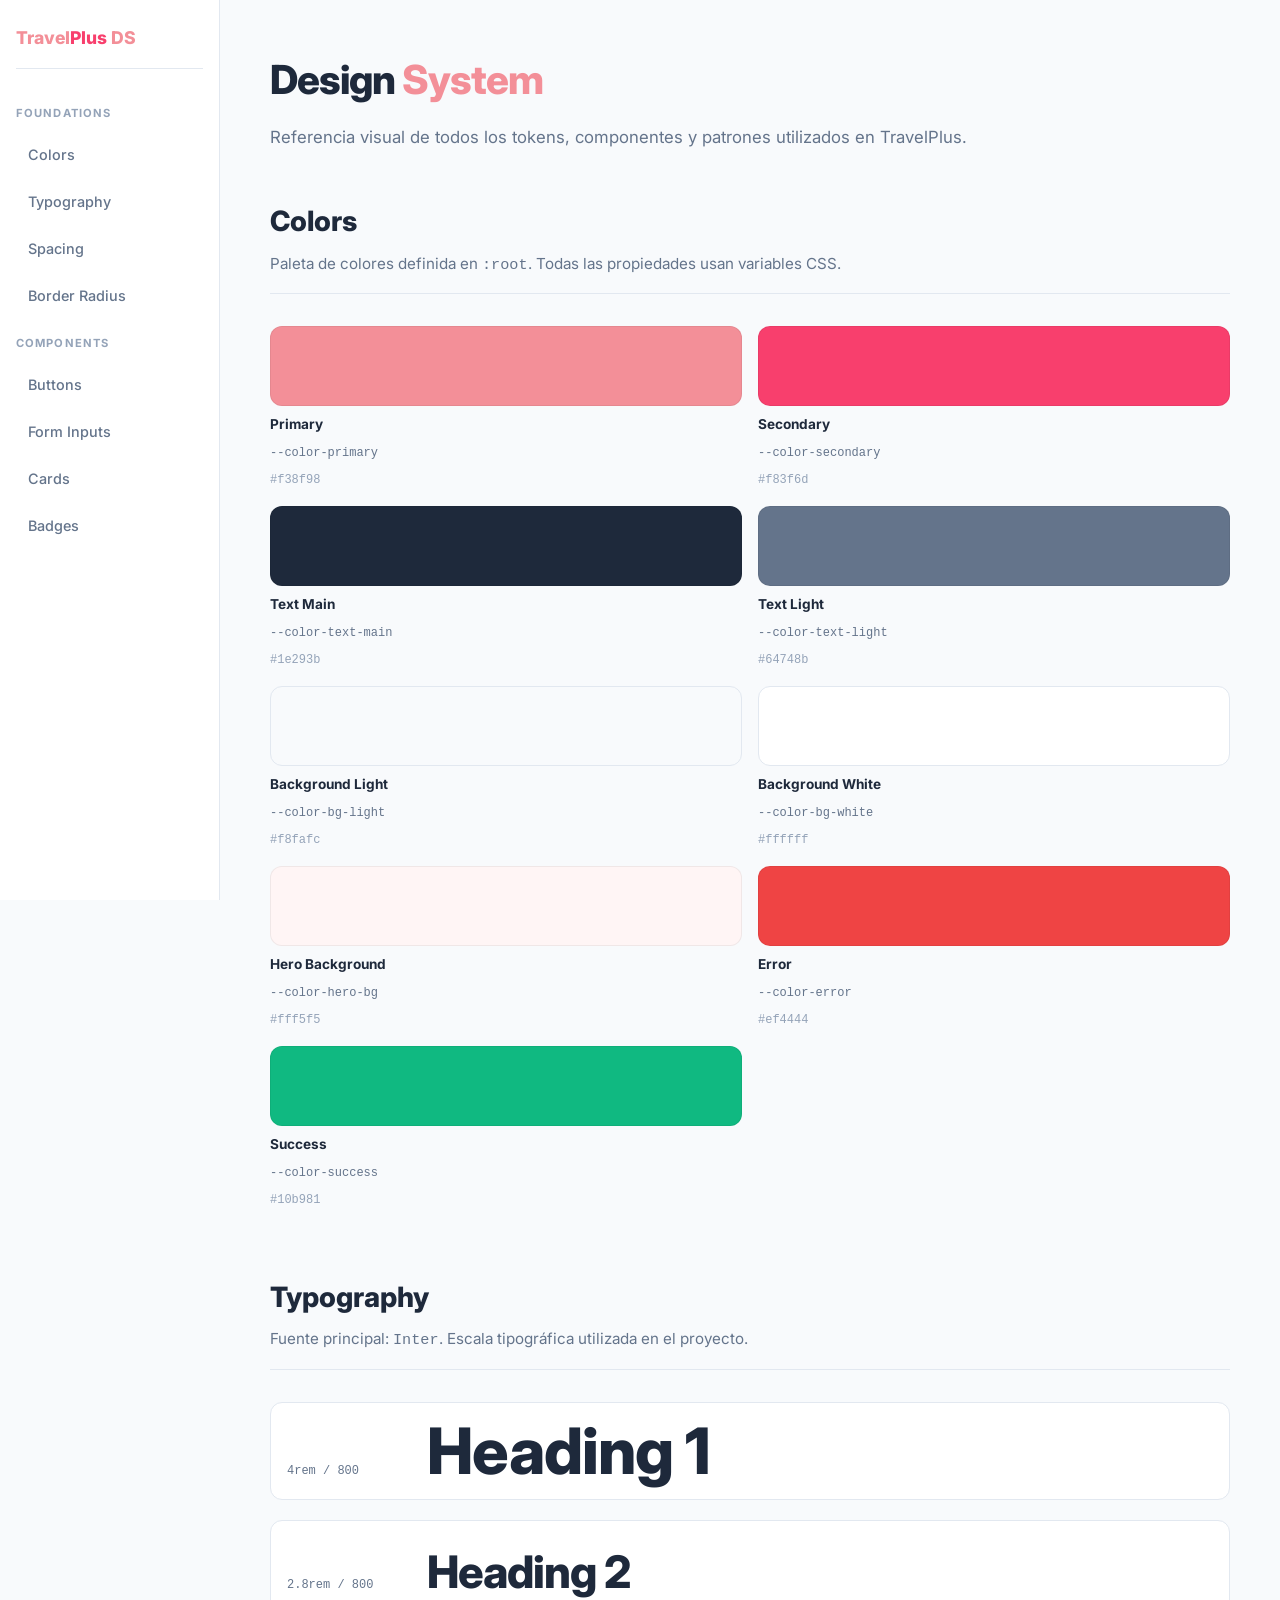
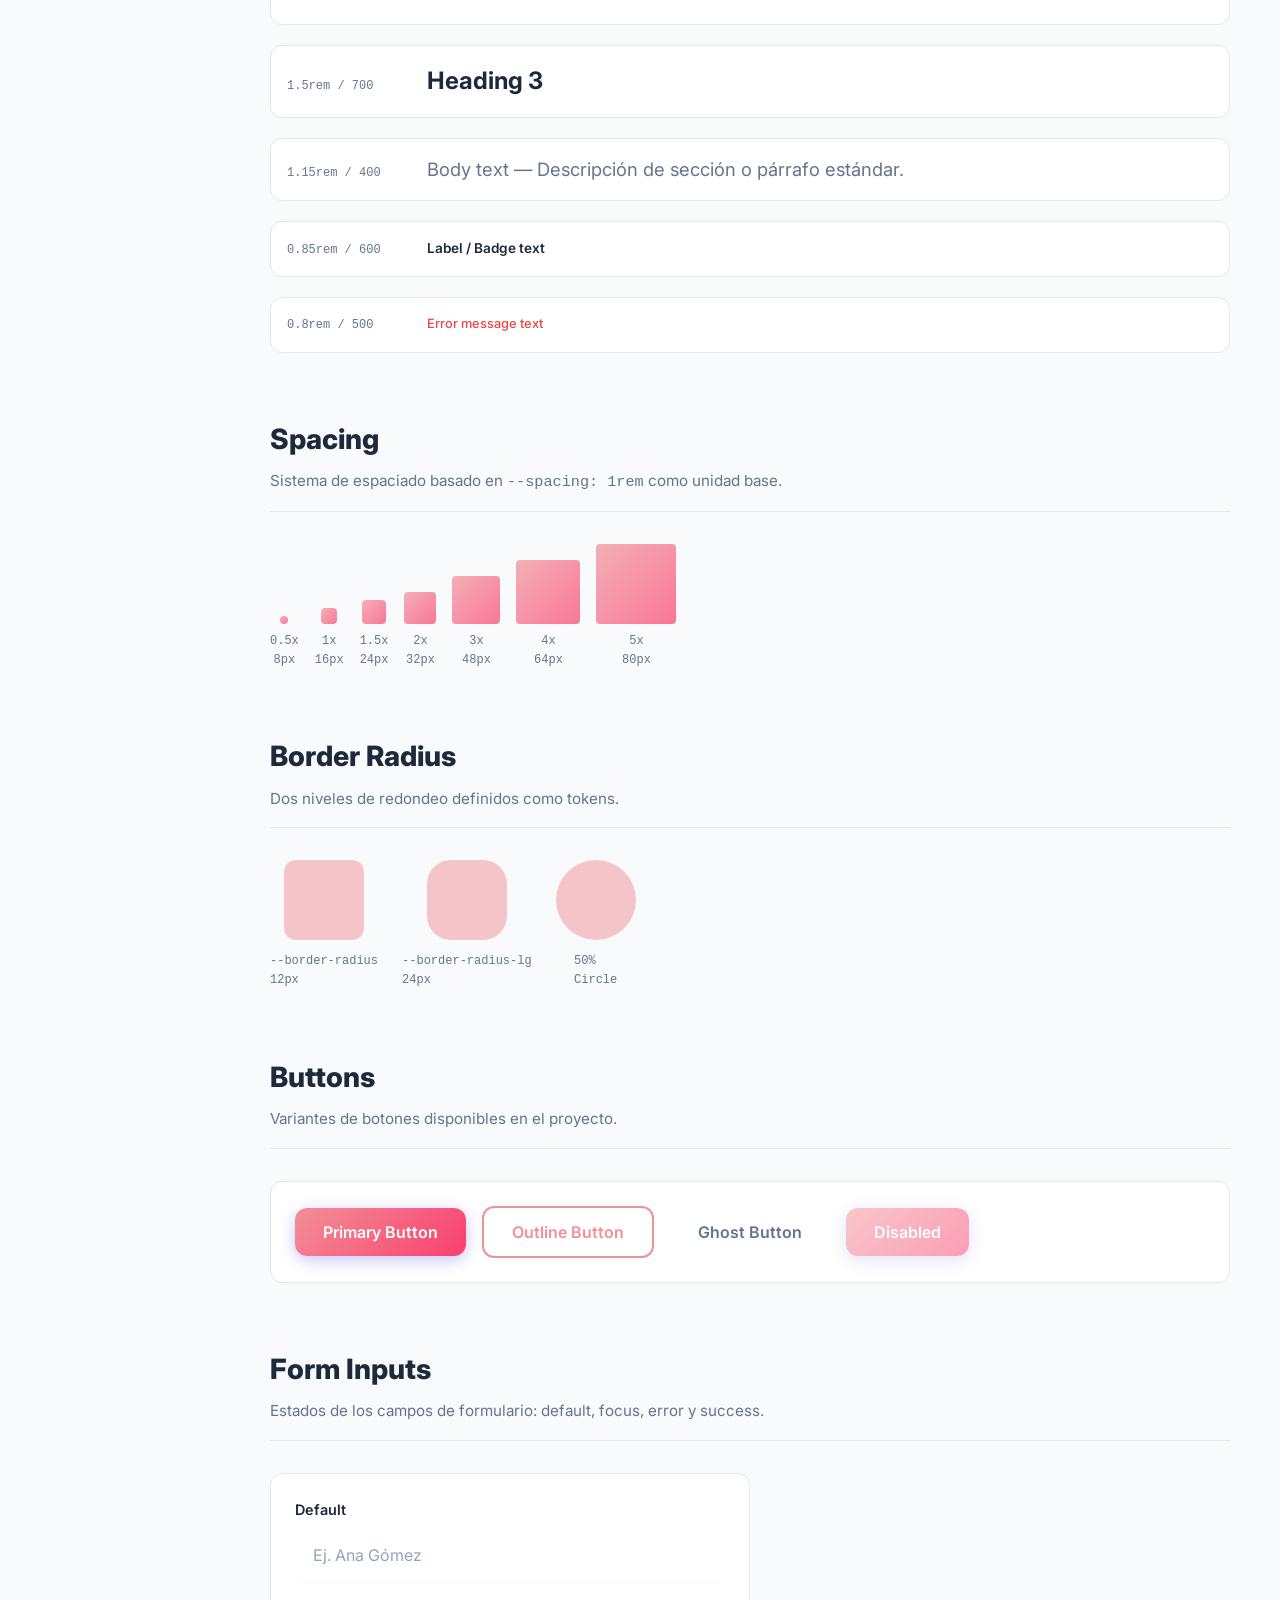
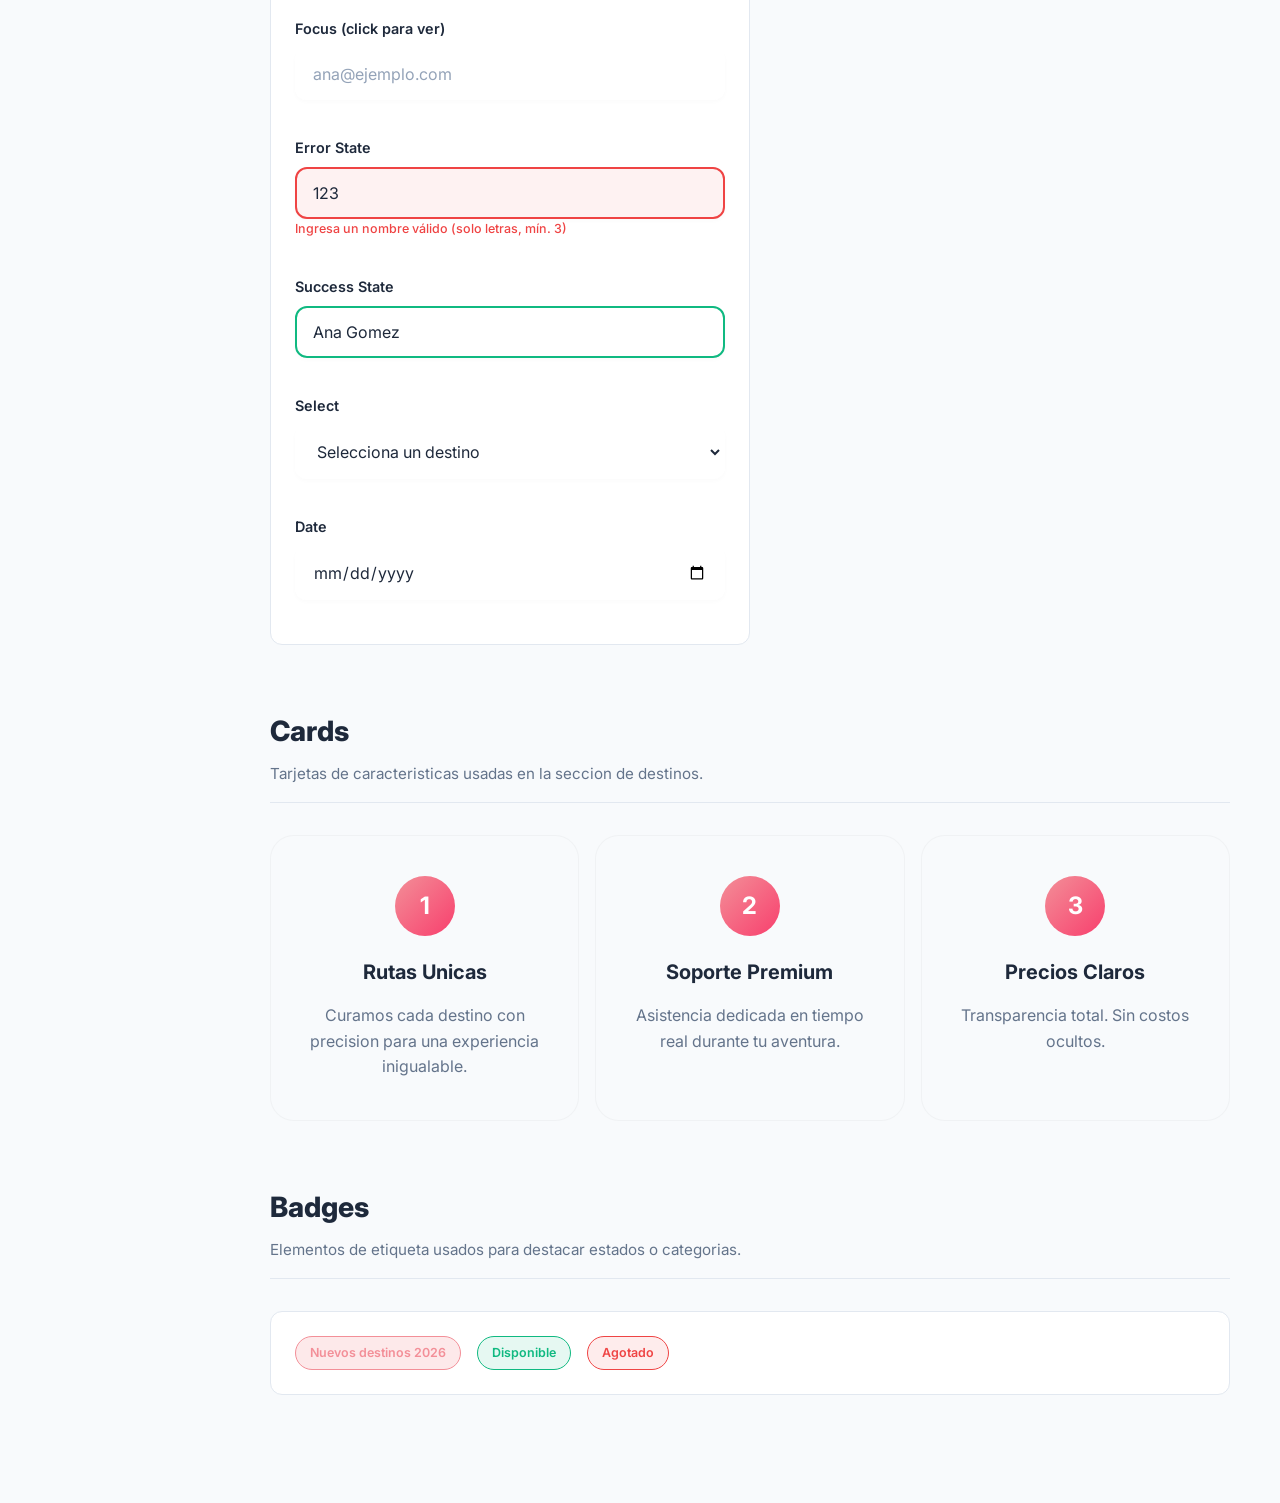
==== design-system.html @ 771123af "third commit" ====
<!DOCTYPE html>
<html lang="es">

<head>
    <meta charset="UTF-8">
    <meta name="viewport" content="width=device-width, initial-scale=1.0">
    <meta name="description" content="Design System de TravelPlus — documentación de tokens, componentes y patrones.">
    <title>Design System | TravelPlus</title>
    <link rel="preconnect" href="https://fonts.googleapis.com">
    <link rel="preconnect" href="https://fonts.gstatic.com" crossorigin>
    <link href="https://fonts.googleapis.com/css2?family=Inter:wght@400;500;600;800&display=swap" rel="stylesheet">
    <link rel="stylesheet" href="css/styles.css">
    <link rel="stylesheet" href="css/design-system.css">
</head>

<body>
    <aside class="ds-sidebar">
        <div class="ds-sidebar-brand">Travel<span>Plus</span> DS</div>

        <span class="ds-nav-label">Foundations</span>
        <a href="#colors" class="ds-nav-link">Colors</a>
        <a href="#typography" class="ds-nav-link">Typography</a>
        <a href="#spacing" class="ds-nav-link">Spacing</a>
        <a href="#radius" class="ds-nav-link">Border Radius</a>

        <span class="ds-nav-label">Components</span>
        <a href="#buttons" class="ds-nav-link">Buttons</a>
        <a href="#inputs" class="ds-nav-link">Form Inputs</a>
        <a href="#cards" class="ds-nav-link">Cards</a>
        <a href="#badges" class="ds-nav-link">Badges</a>
    </aside>

    <main class="ds-content">
        <header class="ds-header">
            <h1>Design <span>System</span></h1>
            <p>Referencia visual de todos los tokens, componentes y patrones utilizados en TravelPlus.</p>
        </header>

        <section class="ds-section" id="colors">
            <h2 class="ds-section-title">Colors</h2>
            <p class="ds-section-subtitle">Paleta de colores definida en <code>:root</code>. Todas las propiedades usan variables CSS.</p>

            <div class="color-grid">
                <div class="color-swatch">
                    <div class="color-preview" style="background: var(--color-primary);"></div>
                    <span class="color-name">Primary</span>
                    <span class="color-var">--color-primary</span>
                    <span class="color-hex">#f38f98</span>
                </div>
                <div class="color-swatch">
                    <div class="color-preview" style="background: var(--color-secondary);"></div>
                    <span class="color-name">Secondary</span>
                    <span class="color-var">--color-secondary</span>
                    <span class="color-hex">#f83f6d</span>
                </div>
                <div class="color-swatch">
                    <div class="color-preview" style="background: var(--color-text-main);"></div>
                    <span class="color-name">Text Main</span>
                    <span class="color-var">--color-text-main</span>
                    <span class="color-hex">#1e293b</span>
                </div>
                <div class="color-swatch">
                    <div class="color-preview" style="background: var(--color-text-light);"></div>
                    <span class="color-name">Text Light</span>
                    <span class="color-var">--color-text-light</span>
                    <span class="color-hex">#64748b</span>
                </div>
                <div class="color-swatch">
                    <div class="color-preview" style="background: var(--color-bg-light); border: 1px solid #e2e8f0;"></div>
                    <span class="color-name">Background Light</span>
                    <span class="color-var">--color-bg-light</span>
                    <span class="color-hex">#f8fafc</span>
                </div>
                <div class="color-swatch">
                    <div class="color-preview" style="background: var(--color-bg-white); border: 1px solid #e2e8f0;"></div>
                    <span class="color-name">Background White</span>
                    <span class="color-var">--color-bg-white</span>
                    <span class="color-hex">#ffffff</span>
                </div>
                <div class="color-swatch">
                    <div class="color-preview" style="background: var(--color-hero-bg);"></div>
                    <span class="color-name">Hero Background</span>
                    <span class="color-var">--color-hero-bg</span>
                    <span class="color-hex">#fff5f5</span>
                </div>
                <div class="color-swatch">
                    <div class="color-preview" style="background: var(--color-error);"></div>
                    <span class="color-name">Error</span>
                    <span class="color-var">--color-error</span>
                    <span class="color-hex">#ef4444</span>
                </div>
                <div class="color-swatch">
                    <div class="color-preview" style="background: var(--color-success);"></div>
                    <span class="color-name">Success</span>
                    <span class="color-var">--color-success</span>
                    <span class="color-hex">#10b981</span>
                </div>
            </div>
        </section>

        <section class="ds-section" id="typography">
            <h2 class="ds-section-title">Typography</h2>
            <p class="ds-section-subtitle">Fuente principal: <code>Inter</code>. Escala tipográfica utilizada en el proyecto.</p>

            <div class="type-stack">
                <div class="type-row">
                    <span class="type-meta">4rem / 800</span>
                    <span style="font-size:4rem; font-weight:800; letter-spacing:-1px; line-height:1;">Heading 1</span>
                </div>
                <div class="type-row">
                    <span class="type-meta">2.8rem / 800</span>
                    <span style="font-size:2.8rem; font-weight:800; letter-spacing:-1px;">Heading 2</span>
                </div>
                <div class="type-row">
                    <span class="type-meta">1.5rem / 700</span>
                    <span style="font-size:1.5rem; font-weight:700;">Heading 3</span>
                </div>
                <div class="type-row">
                    <span class="type-meta">1.15rem / 400</span>
                    <span style="font-size:1.15rem; color:var(--color-text-light);">Body text — Descripción de sección o párrafo estándar.</span>
                </div>
                <div class="type-row">
                    <span class="type-meta">0.85rem / 600</span>
                    <span style="font-size:0.85rem; font-weight:600;">Label / Badge text</span>
                </div>
                <div class="type-row">
                    <span class="type-meta">0.8rem / 500</span>
                    <span style="font-size:0.8rem; font-weight:500; color:var(--color-error);">Error message text</span>
                </div>
            </div>
        </section>

        <section class="ds-section" id="spacing">
            <h2 class="ds-section-title">Spacing</h2>
            <p class="ds-section-subtitle">Sistema de espaciado basado en <code>--spacing: 1rem</code> como unidad base.</p>

            <div class="spacing-grid">
                <div class="spacing-item">
                    <div class="spacing-box" style="width:8px; height:8px;"></div>
                    <span class="spacing-label">0.5x<br>8px</span>
                </div>
                <div class="spacing-item">
                    <div class="spacing-box" style="width:16px; height:16px;"></div>
                    <span class="spacing-label">1x<br>16px</span>
                </div>
                <div class="spacing-item">
                    <div class="spacing-box" style="width:24px; height:24px;"></div>
                    <span class="spacing-label">1.5x<br>24px</span>
                </div>
                <div class="spacing-item">
                    <div class="spacing-box" style="width:32px; height:32px;"></div>
                    <span class="spacing-label">2x<br>32px</span>
                </div>
                <div class="spacing-item">
                    <div class="spacing-box" style="width:48px; height:48px;"></div>
                    <span class="spacing-label">3x<br>48px</span>
                </div>
                <div class="spacing-item">
                    <div class="spacing-box" style="width:64px; height:64px;"></div>
                    <span class="spacing-label">4x<br>64px</span>
                </div>
                <div class="spacing-item">
                    <div class="spacing-box" style="width:80px; height:80px;"></div>
                    <span class="spacing-label">5x<br>80px</span>
                </div>
            </div>
        </section>

        <section class="ds-section" id="radius">
            <h2 class="ds-section-title">Border Radius</h2>
            <p class="ds-section-subtitle">Dos niveles de redondeo definidos como tokens.</p>

            <div class="radius-grid">
                <div class="radius-item">
                    <div class="radius-box" style="border-radius: var(--border-radius);"></div>
                    <span class="radius-label">--border-radius<br>12px</span>
                </div>
                <div class="radius-item">
                    <div class="radius-box" style="border-radius: var(--border-radius-lg);"></div>
                    <span class="radius-label">--border-radius-lg<br>24px</span>
                </div>
                <div class="radius-item">
                    <div class="radius-box" style="border-radius: 50%;"></div>
                    <span class="radius-label">50%<br>Circle</span>
                </div>
            </div>
        </section>

        <section class="ds-section" id="buttons">
            <h2 class="ds-section-title">Buttons</h2>
            <p class="ds-section-subtitle">Variantes de botones disponibles en el proyecto.</p>

            <div class="component-row">
                <button class="btn btn-primary">Primary Button</button>
                <button class="btn btn-outline">Outline Button</button>
                <button class="btn btn-ghost">Ghost Button</button>
                <button class="btn btn-primary" disabled style="opacity:0.5; cursor:not-allowed;">Disabled</button>
            </div>
        </section>

        <section class="ds-section" id="inputs">
            <h2 class="ds-section-title">Form Inputs</h2>
            <p class="ds-section-subtitle">Estados de los campos de formulario: default, focus, error y success.</p>

            <div class="form-demo">
                <div class="form-group">
                    <label>Default</label>
                    <input type="text" placeholder="Ej. Ana Gómez">
                </div>
                <div class="form-group">
                    <label>Focus (click para ver)</label>
                    <input type="email" placeholder="ana@ejemplo.com">
                </div>
                <div class="form-group">
                    <label>Error State</label>
                    <input type="text" class="input-error" value="123">
                    <span class="error-note">Ingresa un nombre válido (solo letras, mín. 3)</span>
                </div>
                <div class="form-group">
                    <label>Success State</label>
                    <input type="text" class="input-success" value="Ana Gomez">
                </div>
                <div class="form-group">
                    <label>Select</label>
                    <select>
                        <option value="">Selecciona un destino</option>
                        <option value="santorini">Santorini, Grecia</option>
                        <option value="bali">Bali, Indonesia</option>
                    </select>
                </div>
                <div class="form-group">
                    <label>Date</label>
                    <input type="date">
                </div>
            </div>
        </section>

        <section class="ds-section" id="cards">
            <h2 class="ds-section-title">Cards</h2>
            <p class="ds-section-subtitle">Tarjetas de caracteristicas usadas en la seccion de destinos.</p>

            <div class="card-demo">
                <article class="feature-card">
                    <div class="feature-icon">1</div>
                    <h3>Rutas Unicas</h3>
                    <p>Curamos cada destino con precision para una experiencia inigualable.</p>
                </article>
                <article class="feature-card">
                    <div class="feature-icon">2</div>
                    <h3>Soporte Premium</h3>
                    <p>Asistencia dedicada en tiempo real durante tu aventura.</p>
                </article>
                <article class="feature-card">
                    <div class="feature-icon">3</div>
                    <h3>Precios Claros</h3>
                    <p>Transparencia total. Sin costos ocultos.</p>
                </article>
            </div>
        </section>

        <section class="ds-section" id="badges">
            <h2 class="ds-section-title">Badges</h2>
            <p class="ds-section-subtitle">Elementos de etiqueta usados para destacar estados o categorias.</p>

            <div class="component-row">
                <span class="badge badge-primary">Nuevos destinos 2026</span>
                <span class="badge badge-success">Disponible</span>
                <span class="badge badge-error">Agotado</span>
            </div>
        </section>
    </main>
</body>

</html>
---- css/styles.css ----
:root {
    --color-primary: #f38f98;
    --color-primary-dark: #f38f98;
    --color-secondary: #f83f6d;
    --color-secondary-dark: #f83f6d;
    --color-text-main: #1e293b;
    --color-text-light: #64748b;
    --color-bg-light: #f8fafc;
    --color-bg-white: #ffffff;
    --color-error: #ef4444;
    --color-success: #10b981;
    --color-hero-bg: #fff5f5;

    --btn-bg-primary: var(--color-primary);
    --btn-text-primary: var(--color-bg-white);

    --font-main: 'Inter', system-ui, sans-serif;
    --border-radius: 12px;
    --border-radius-lg: 24px;
    --transition-speed: 0.3s;
}

* {
    margin: 0;
    padding: 0;
    box-sizing: border-box;
}

body {
    font-family: var(--font-main);
    color: var(--color-text-main);
    background-color: var(--color-bg-light);
    line-height: 1.6;
    overflow-x: hidden;
}

a {
    text-decoration: none;
    color: inherit;
}

ul {
    list-style: none;
}

.container {
    width: 90%;
    max-width: 1200px;
    margin: 0 auto;
    padding: 0 20px;
}

.header {
    background: rgba(255, 255, 255, 0.9);
    backdrop-filter: blur(8px);
    -webkit-backdrop-filter: blur(8px);
    border-bottom: 1px solid rgba(0, 0, 0, 0.05);
    position: sticky;
    top: 0;
    z-index: 100;
}

.nav {
    display: flex;
    justify-content: space-between;
    align-items: center;
    min-height: 80px;
    flex-wrap: wrap;
    padding: 10px 0;
}

.logo {
    font-size: 1.25rem;
    font-weight: 800;
    color: var(--color-primary);
    letter-spacing: -0.5px;
}

.logo span {
    color: var(--color-secondary);
}

.nav-links {
    display: flex;
    align-items: center;
    gap: 6px;
}

.nav-links a:not(.btn) {
    font-weight: 600;
    color: var(--color-text-light);
    transition: color var(--transition-speed);
}

.nav-links a:not(.btn):hover {
    color: var(--color-primary);
}

.hero {
    position: relative;
    padding: 40px 0;
    min-height: auto;
    display: flex;
    align-items: center;
    background-color: var(--color-hero-bg);
    overflow: hidden;
}

@keyframes float {

    0%,
    100% {
        transform: translateY(0);
    }

    50% {
        transform: translateY(-30px);
    }
}

.hero-container {
    position: relative;
    z-index: 1;
    display: flex;
    flex-direction: column;
    gap: 50px;
}

.hero-content {
    text-align: center;
}

.hero-badge {
    display: inline-block;
    padding: 8px 16px;
    background: rgba(255, 255, 255, 0.6);
    border-radius: 30px;
    font-size: 0.85rem;
    font-weight: 600;
    color: var(--color-primary);
    margin-bottom: 20px;
    border: 1px solid rgba(255, 255, 255, 0.8);
    backdrop-filter: blur(4px);
    -webkit-backdrop-filter: blur(4px);
}

.hero-content h1 {
    font-size: 2.2rem;
    line-height: 1.1;
    margin-bottom: 20px;
    color: var(--color-text-main);
    letter-spacing: -1px;
}

.hero-content p {
    font-size: 1.15rem;
    color: var(--color-text-light);
    max-width: 600px;
    margin: 0 auto;
}

.hero-form-container {
    background: rgba(255, 255, 255, 0.75);
    backdrop-filter: blur(16px);
    -webkit-backdrop-filter: blur(16px);
    border: 1px solid rgba(255, 255, 255, 0.5);
    padding: 40px 30px;
    border-radius: var(--border-radius-lg);
    box-shadow: 0 20px 40px rgba(0, 0, 0, 0.08);
}

.travel-form h2 {
    margin-bottom: 25px;
    text-align: center;
    color: var(--color-text-main);
    font-size: 1.5rem;
}

.form-group {
    margin-bottom: 20px;
    display: flex;
    flex-direction: column;
    position: relative;
}

.form-group label {
    margin-bottom: 8px;
    font-weight: 600;
    font-size: 0.9rem;
    color: var(--color-text-main);
}

.form-group input,
.form-group select {
    padding: 14px 16px;
    border: 2px solid transparent;
    background: rgba(255, 255, 255, 0.9);
    border-radius: var(--border-radius);
    font-family: var(--font-main);
    font-size: 1rem;
    color: var(--color-text-main);
    transition: all var(--transition-speed);
    box-shadow: 0 2px 5px rgba(0, 0, 0, 0.02);
}

.form-group input::placeholder {
    color: #94a3b8;
}

.form-group input:focus,
.form-group select:focus {
    outline: none;
    border-color: var(--color-primary);
    background: #ffffff;
    box-shadow: 0 4px 12px rgba(79, 70, 229, 0.15);
}

.error-message {
    color: var(--color-error);
    font-size: 0.8rem;
    margin-top: 6px;
    min-height: 18px;
    display: block;
    font-weight: 500;
    opacity: 0;
    transform: translateY(-5px);
    transition: all 0.3s ease;
}

.form-group.error .error-message {
    opacity: 1;
    transform: translateY(0);
}

.form-group.error input,
.form-group.error select {
    border-color: var(--color-error);
    background: #fef2f2;
}

.form-group.success input,
.form-group.success select {
    border-color: var(--color-success);
}

@keyframes shake {

    0%,
    100% {
        transform: translateX(0);
    }

    20%,
    60% {
        transform: translateX(-5px);
    }

    40%,
    80% {
        transform: translateX(5px);
    }
}

.shake {
    animation: shake 0.4s ease-in-out;
}

.btn {
    display: inline-block;
    padding: 10px 20px;
    border-radius: var(--border-radius);
    font-weight: 600;
    text-align: center;
    cursor: pointer;
    transition: all var(--transition-speed);
    border: none;
    font-family: var(--font-main);
    font-size: 0.9rem;
    white-space: nowrap;
}

.btn-primary {
    background: linear-gradient(135deg, var(--color-primary), var(--color-secondary));
    color: var(--btn-text-primary);
    box-shadow: 0 4px 15px rgba(79, 70, 229, 0.3);
}

.btn-primary:hover {
    transform: translateY(-2px);
    box-shadow: 0 8px 25px rgba(79, 70, 229, 0.4);
}

.btn-outline {
    border: 2px solid var(--color-primary);
    color: var(--color-primary);
    background-color: transparent;
}

.btn-outline:hover {
    background-color: var(--color-primary);
    color: var(--color-bg-white);
}

.btn-block {
    width: 100%;
}

.btn-ghost-ds {
    background: transparent;
    color: var(--color-text-light);
    border: none;
    font-size: 0.75rem;
    padding: 6px 10px;
}

.btn-ghost-ds:hover {
    background-color: var(--color-hero-bg);
    color: var(--color-primary);
}

.success-message {
    margin-top: 20px;
    padding: 15px;
    background-color: rgba(16, 185, 129, 0.15);
    color: var(--color-success);
    border: 1px solid rgba(16, 185, 129, 0.3);
    border-radius: var(--border-radius);
    text-align: center;
    font-weight: 600;
    animation: fadeIn 0.5s ease;
}

@keyframes fadeIn {
    from {
        opacity: 0;
        transform: translateY(-10px);
    }

    to {
        opacity: 1;
        transform: translateY(0);
    }
}

.hidden {
    display: none;
}

.features {
    padding: 80px 0;
    background-color: var(--color-bg-white);
}

.features-grid {
    display: flex;
    flex-direction: column;
    gap: 30px;
}

.feature-card {
    padding: 40px 30px;
    background-color: var(--color-bg-light);
    border-radius: var(--border-radius-lg);
    text-align: center;
    transition: all var(--transition-speed);
    border: 1px solid rgba(0, 0, 0, 0.03);
}

.feature-card:hover {
    transform: translateY(-8px);
    box-shadow: 0 20px 40px rgba(0, 0, 0, 0.05);
    background-color: #ffffff;
}

.feature-icon {
    width: 60px;
    height: 60px;
    background: linear-gradient(135deg, var(--color-primary), var(--color-secondary));
    border-radius: 50%;
    margin: 0 auto 20px;
    display: flex;
    align-items: center;
    justify-content: center;
    color: white;
    font-size: 1.5rem;
    font-weight: bold;
}

.feature-card h3 {
    margin-bottom: 15px;
    color: var(--color-text-main);
    font-size: 1.25rem;
}

.feature-card p {
    color: var(--color-text-light);
}

.footer {
    background-color: #0f172a;
    color: #94a3b8;
    text-align: center;
    padding: 40px 0;
}

@media (min-width: 768px) {
    .nav {
        height: 80px;
        flex-wrap: nowrap;
        padding: 0;
    }

    .logo {
        font-size: 1.5rem;
    }

    .nav-links {
        gap: 30px;
    }

    .btn-ghost-ds {
        font-size: 0.9rem;
        padding: 10px 20px;
    }

    .btn {
        padding: 14px 28px;
        font-size: 1rem;
    }

    .hero-container {
        flex-direction: row;
        align-items: center;
        justify-content: space-between;
    }

    .hero-content {
        flex: 1;
        text-align: left;
        padding-right: 50px;
    }

    .hero {
        min-height: calc(100vh - 80px);
        padding: 60px 0;
    }

    .hero-content h1 {
        font-size: 4rem;
    }

    .hero-content p {
        margin: 0;
    }

    .hero-form-container {
        flex: 0 0 420px;
    }

    .features-grid {
        flex-direction: row;
    }

    .feature-card {
        flex: 1;
    }
}
---- css/design-system.css ----
:root {
    --ds-sidebar-width: 220px;
}

body {
    display: flex;
    min-height: 100vh;
}


.ds-sidebar {
    width: var(--ds-sidebar-width);
    background-color: var(--color-bg-white);
    border-right: 1px solid #e2e8f0;
    position: fixed;
    top: 0;
    left: 0;
    height: 100vh;
    overflow-y: auto;
    padding: 24px 16px;
    display: flex;
    flex-direction: column;
    gap: 8px;
}

.ds-sidebar-brand {
    font-weight: 800;
    font-size: 1.1rem;
    color: var(--color-primary);
    margin-bottom: 16px;
    padding-bottom: 16px;
    border-bottom: 1px solid #e2e8f0;
}

.ds-sidebar-brand span {
    color: var(--color-secondary);
}

.ds-nav-label {
    font-size: 0.7rem;
    font-weight: 700;
    text-transform: uppercase;
    letter-spacing: 0.1em;
    color: #94a3b8;
    margin: 12px 0 4px;
}

.ds-nav-link {
    display: block;
    padding: 8px 12px;
    border-radius: 8px;
    font-size: 0.9rem;
    font-weight: 500;
    color: var(--color-text-light);
    transition: all var(--transition-speed);
}

.ds-nav-link:hover {
    background-color: var(--color-hero-bg);
    color: var(--color-primary);
}


.ds-content {
    margin-left: var(--ds-sidebar-width);
    flex: 1;
    padding: 48px 40px;
    display: flex;
    flex-direction: column;
    align-items: center;
}

.ds-header,
.ds-section {
    width: 100%;
    max-width: 960px;
}


.ds-header {
    margin-bottom: 48px;
}

.ds-header h1 {
    font-size: 2.5rem;
    font-weight: 800;
    letter-spacing: -1px;
}

.ds-header h1 span {
    color: var(--color-primary);
}

.ds-header p {
    margin-top: 12px;
    color: var(--color-text-light);
    font-size: 1.05rem;
}


.ds-section {
    margin-bottom: 64px;
}

.ds-section-title {
    font-size: 1.75rem;
    font-weight: 800;
    color: var(--color-text-main);
    margin-bottom: 8px;
}

.ds-section-subtitle {
    color: var(--color-text-light);
    margin-bottom: 32px;
    font-size: 0.95rem;
    border-bottom: 1px solid #e2e8f0;
    padding-bottom: 16px;
}


.color-grid {
    display: flex;
    flex-wrap: wrap;
    gap: 16px;
}

.color-swatch {
    display: flex;
    flex-direction: column;
    gap: 8px;
    width: calc(50% - 8px);
    min-width: 130px;
}

.color-preview {
    height: 80px;
    border-radius: var(--border-radius);
    border: 1px solid rgba(0, 0, 0, 0.06);
}

.color-name {
    font-weight: 700;
    font-size: 0.85rem;
}

.color-var {
    font-size: 0.75rem;
    color: var(--color-text-light);
    font-family: monospace;
}

.color-hex {
    font-size: 0.75rem;
    color: #94a3b8;
    font-family: monospace;
}


.type-stack {
    display: flex;
    flex-direction: column;
    gap: 20px;
}

.type-row {
    display: flex;
    flex-direction: column;
    gap: 10px;
    padding: 16px;
    background: var(--color-bg-white);
    border-radius: var(--border-radius);
    border: 1px solid #e2e8f0;
}

@media (min-width: 768px) {
    .type-row {
        flex-direction: row;
        align-items: baseline;
        gap: 20px;
    }
}

.type-meta {
    min-width: 120px;
    font-size: 0.75rem;
    font-family: monospace;
    color: var(--color-text-light);
}


.spacing-grid {
    display: flex;
    flex-wrap: wrap;
    gap: 16px;
    align-items: flex-end;
}

.spacing-item {
    display: flex;
    flex-direction: column;
    align-items: center;
    gap: 8px;
}

.spacing-box {
    background: linear-gradient(135deg, var(--color-primary), var(--color-secondary));
    border-radius: 4px;
    opacity: 0.7;
}

.spacing-label {
    font-size: 0.75rem;
    color: var(--color-text-light);
    font-family: monospace;
    text-align: center;
}

.radius-grid {
    display: flex;
    flex-wrap: wrap;
    gap: 24px;
}

.radius-item {
    display: flex;
    flex-direction: column;
    align-items: center;
    gap: 12px;
}

.radius-box {
    width: 80px;
    height: 80px;
    background: var(--color-primary);
    opacity: 0.5;
}

.radius-label {
    font-size: 0.75rem;
    font-family: monospace;
    color: var(--color-text-light);
}


.component-row {
    display: flex;
    flex-wrap: wrap;
    gap: 16px;
    align-items: center;
    padding: 24px;
    background: var(--color-bg-white);
    border-radius: var(--border-radius);
    border: 1px solid #e2e8f0;
}

.btn-ghost {
    background: transparent;
    color: var(--color-text-light);
}

.btn-ghost:hover {
    background: var(--color-bg-light);
}

.form-demo {
    display: flex;
    flex-direction: column;
    gap: 16px;
    padding: 24px;
    background: var(--color-bg-white);
    border-radius: var(--border-radius);
    border: 1px solid #e2e8f0;
    max-width: 480px;
}

.input-error {
    border-color: var(--color-error) !important;
    background: #fef2f2 !important;
}

.input-success {
    border-color: var(--color-success) !important;
}

.error-note {
    font-size: 0.78rem;
    color: var(--color-error);
    font-weight: 500;
}

.card-demo {
    display: flex;
    flex-wrap: wrap;
    gap: 16px;
}


.badge-demo {
    display: flex;
    flex-wrap: wrap;
    gap: 12px;
    align-items: center;
}

.badge {
    display: inline-block;
    padding: 6px 14px;
    border-radius: 30px;
    font-size: 0.78rem;
    font-weight: 600;
}

.badge-primary {
    background: rgba(243, 143, 152, 0.2);
    color: var(--color-primary);
    border: 1px solid var(--color-primary);
}

.badge-success {
    background: rgba(16, 185, 129, 0.1);
    color: var(--color-success);
    border: 1px solid var(--color-success);
}

.badge-error {
    background: rgba(239, 68, 68, 0.1);
    color: var(--color-error);
    border: 1px solid var(--color-error);
}


@media (max-width: 768px) {
    .ds-sidebar {
        display: none;
    }

    .ds-content {
        margin-left: 0;
        padding: 24px 20px;
        align-items: stretch;
    }
}
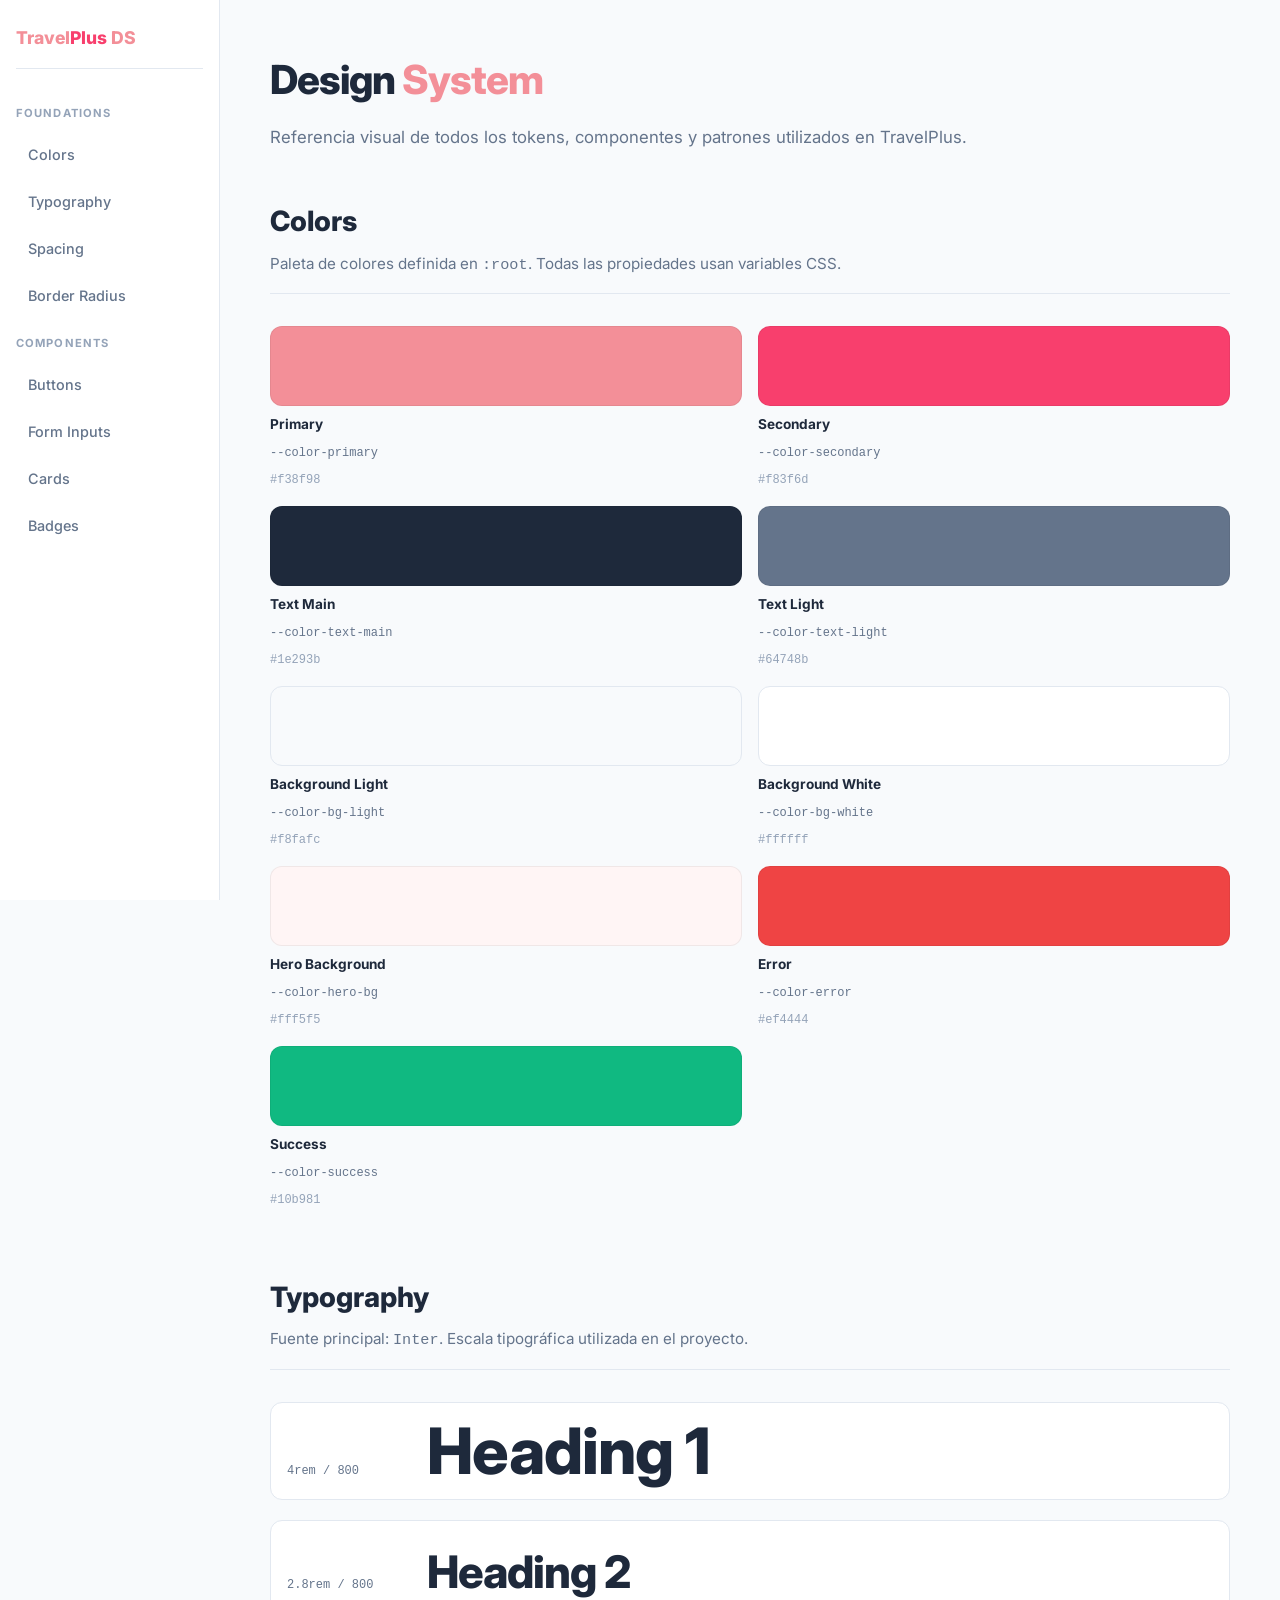
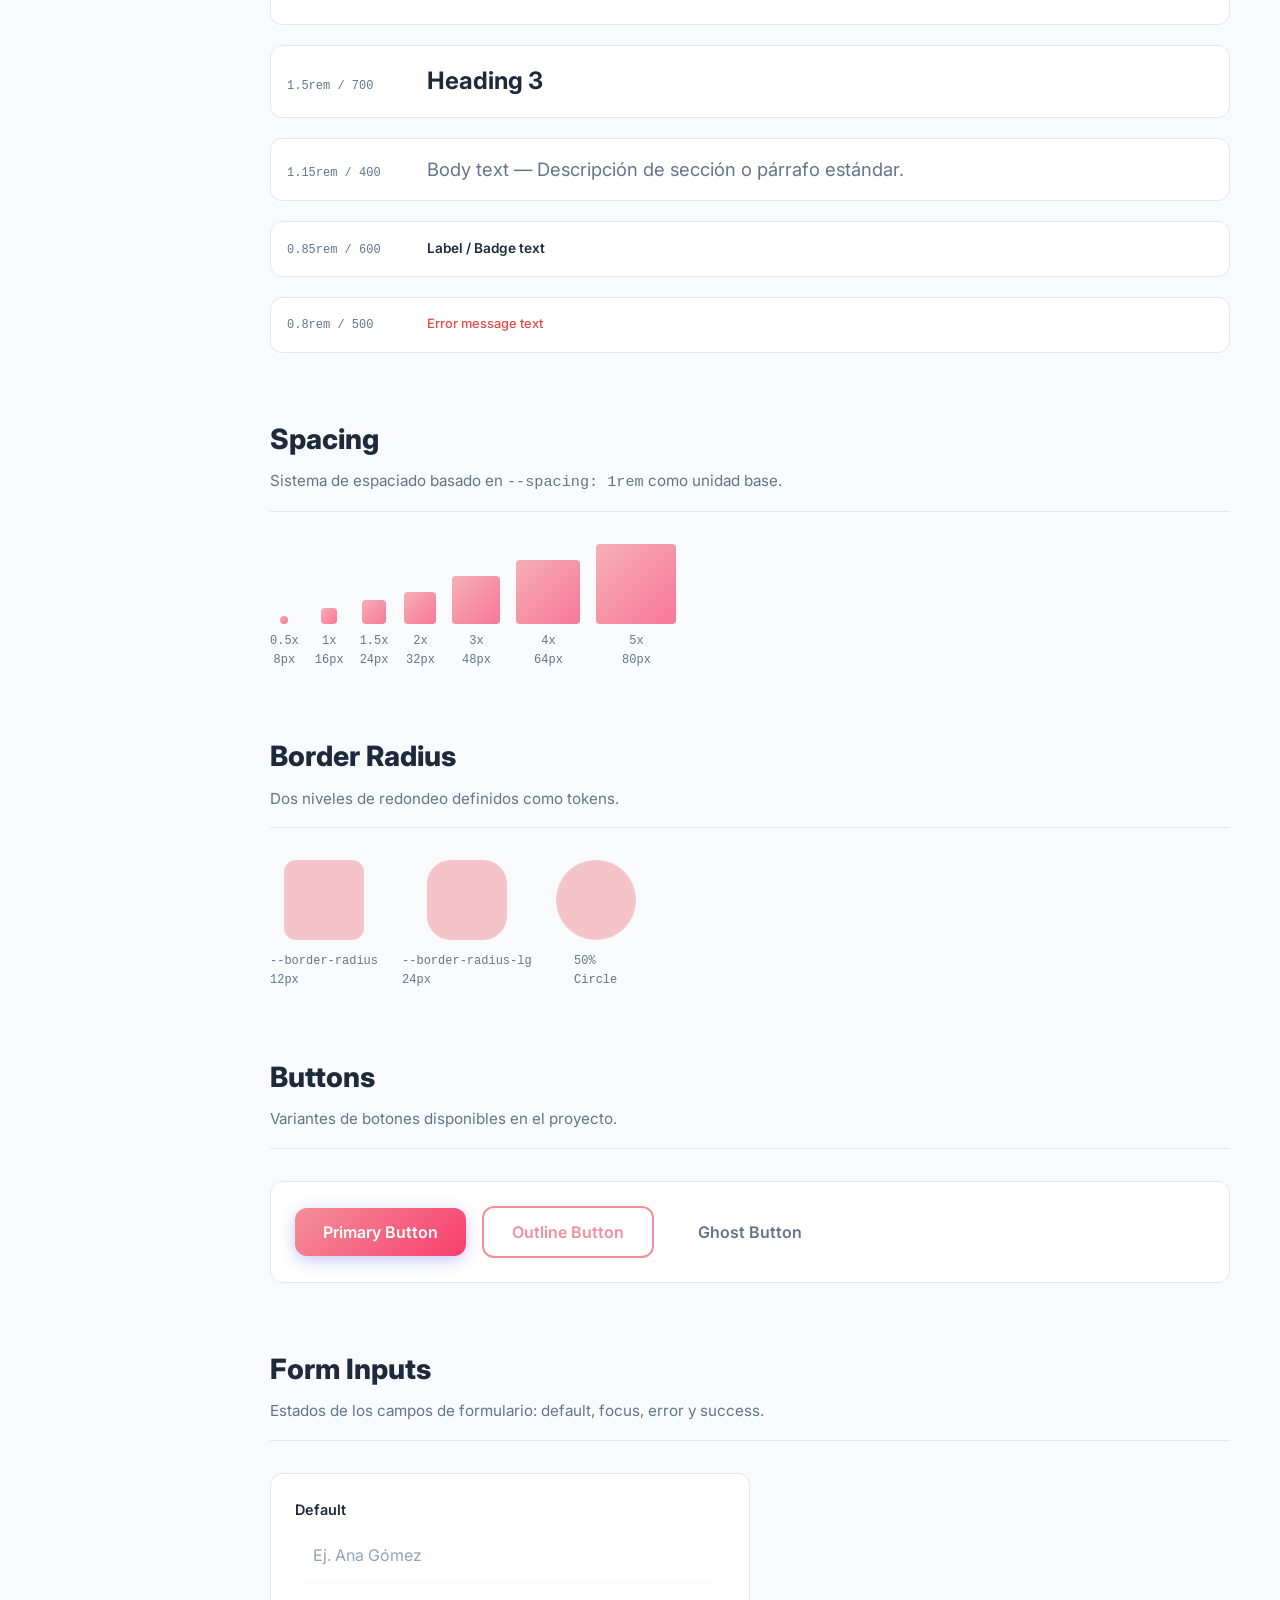
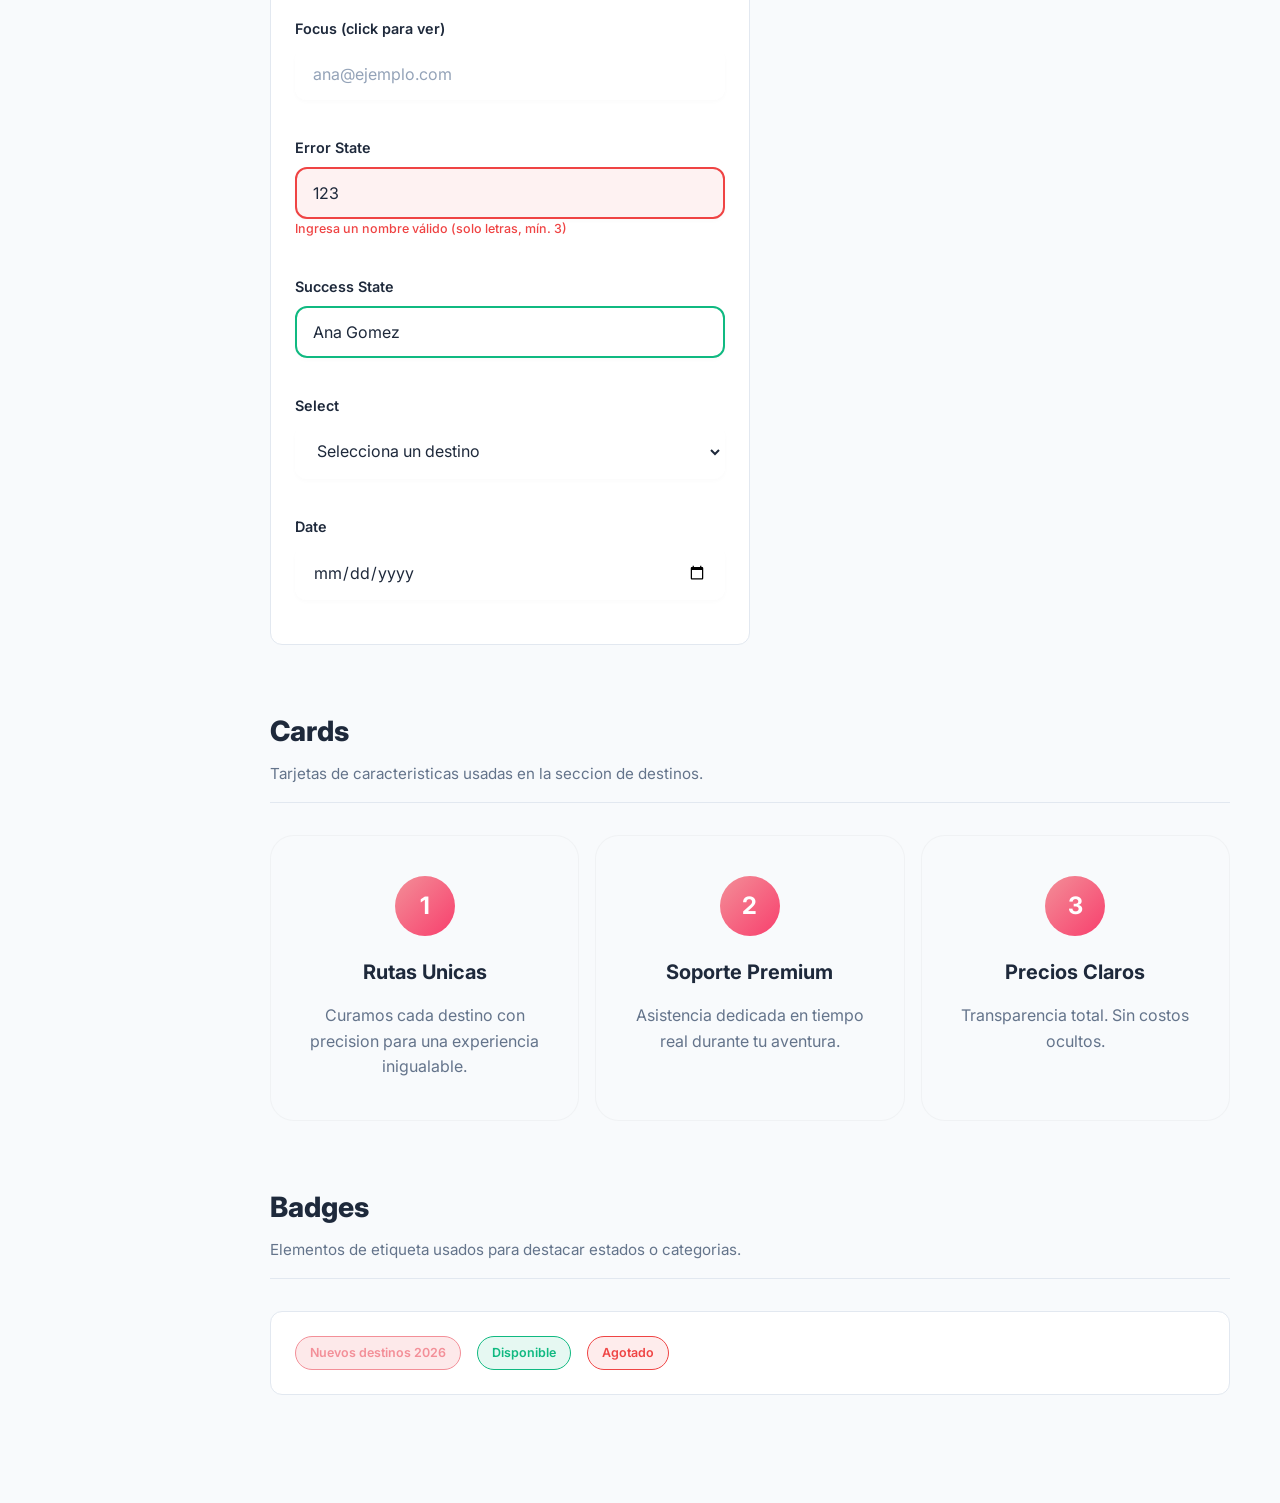
==== commit 3b2bf98b: "fourth commit" ====
--- a/design-system.html
+++ b/design-system.html
@@ -194,7 +194,6 @@
                 <button class="btn btn-primary">Primary Button</button>
                 <button class="btn btn-outline">Outline Button</button>
                 <button class="btn btn-ghost">Ghost Button</button>
-                <button class="btn btn-primary" disabled style="opacity:0.5; cursor:not-allowed;">Disabled</button>
             </div>
         </section>
 
